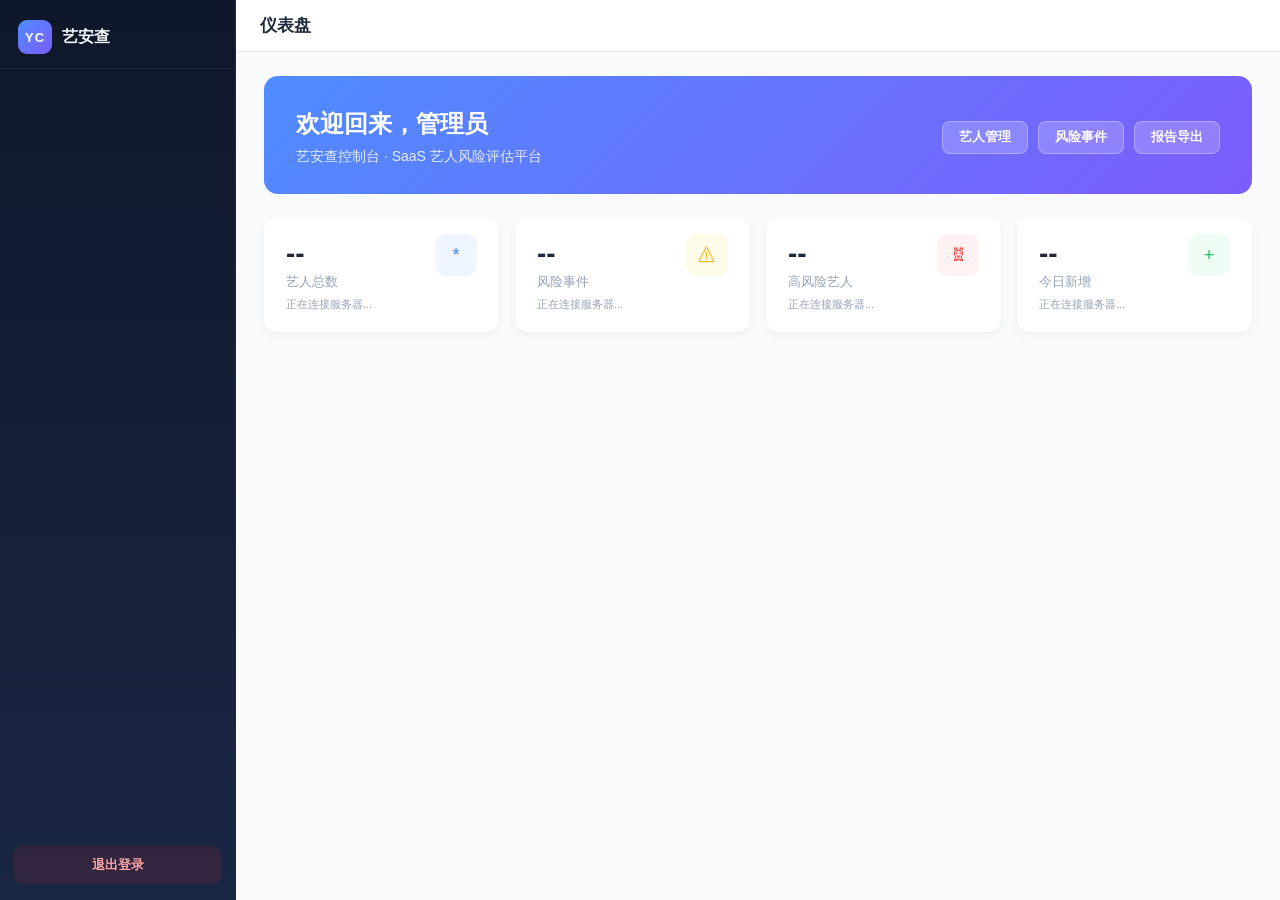
==== console/index.html @ 1e8c1c86 "V13 console: index.html - static content in HTML + JS error display" ====
<!DOCTYPE html>
<html lang="zh-CN">
<head>
<meta charset="UTF-8">
<meta name="viewport" content="width=device-width,initial-scale=1">
<title>YC Console</title>
<link rel="stylesheet" href="styles.css">
<style>
/* V13: Error display banner — always present, hidden by default */
#js-error-bar{
  display:none;position:fixed;bottom:0;left:0;right:0;
  background:#dc2626;color:#fff;padding:10px 20px;
  font-size:12.5px;font-family:monospace;z-index:99999;
  line-height:1.5;max-height:120px;overflow:auto;
}
</style>
</head>
<body>

<!-- JS Error Display — shows any uncaught error at bottom of screen -->
<div id="js-error-bar"></div>
<script>
/* Capture ALL JS errors and show them visibly */
window.onerror = function(msg, src, line, col, err) {
  var bar = document.getElementById('js-error-bar');
  if (!bar) return;
  bar.style.display = 'block';
  bar.innerHTML = '<b>JS Error:</b> ' + String(msg) +
    '<br><span style="opacity:.7">' + (src||'') + ':' + (line||'') + ':' + (col||'') +
    '</span><br><span style="opacity:.5;font-size:11px">' + String(err && err.stack ? err.stack.slice(0,300) : '') + '</span>' +
    '<div style="margin-top:6px"><button onclick="this.parentNode.style.display=\'none\'" style="background:rgba(255,255,255,.2);color:#fff;border:none;padding:3px 12px;border-radius:4px;cursor:pointer;font-size:11px">关闭</button></div>';
  return false;
};
</script>

<canvas id="bg"></canvas>

<!-- ===== LOGIN VIEW ===== -->
<div id="login-view">
  <div class="login-card">
    <div class="login-logo">YC</div>
    <div class="login-sub">艺安查控制台</div>
    <div class="field">
      <label>用户名</label>
      <div id="u" class="inp" contenteditable="true" data-ph="请输入用户名"></div>
    </div>
    <div class="field">
      <label>密码</label>
      <div id="p" class="inp pwd" contenteditable="true" data-ph="请输入密码"></div>
    </div>
    <button id="lb" type="button">登 录</button>
    <div id="le" class="err"></div>
  </div>
</div>

<!-- ===== APP VIEW (post-login) ===== -->
<div id="app-view" hidden>

  <!-- Sidebar -->
  <nav id="sidebar">
    <div class="sidebar-brand">
      <span class="brand-icon">YC</span>
      <span class="brand-text">艺安查</span>
    </div>
    <ul id="nav-list"></ul>
    <button id="logout-btn">退出登录</button>
  </nav>

  <!-- Main -->
  <main id="main">
    <header id="top-bar">
      <div class="top-left">
        <button id="menu-toggle" class="menu-btn">&#9776;</button>
        <span id="page-title">仪表盘</span>
      </div>
      <div class="top-right">
        <span id="user-info"></span>
      </div>
    </header>

    <!-- ===== V13: #content 有静态默认内容，不再依赖 JS 渲染 ===== -->
    <section id="content">

      <!-- 静态默认面板（JS 加载成功后会覆盖此内容） -->
      <div class="welcome-banner" id="default-welcome">
        <div class="welcome-text">
          <h2 id="welcome-h2">欢迎回来，管理员</h2>
          <p class="welcome-desc">艺安查控制台 · SaaS 艺人风险评估平台</p>
        </div>
        <div class="welcome-actions">
          <button class="btn btn-primary" onclick="if(window.navigate)navigate('artists')">艺人管理</button>
          <button class="btn btn-primary" onclick="if(window.navigate)navigate('events')">风险事件</button>
          <button class="btn btn-primary" onclick="if(window.navigate)navigate('reports')">报告导出</button>
        </div>
      </div>

      <div class="stat-cards" id="default-stats">
        <div class="stat-card">
          <span class="stat-icon icon-blue">*</span>
          <div class="stat-value" id="st-artists">--</div>
          <div class="stat-label">艺人总数</div>
          <div class="stat-note" id="nt-artists">正在连接服务器...</div>
        </div>
        <div class="stat-card">
          <span class="stat-icon icon-yellow">⚠</span>
          <div class="stat-value" id="st-events">--</div>
          <div class="stat-label">风险事件</div>
          <div class="stat-note" id="nt-events">正在连接服务器...</div>
        </div>
        <div class="stat-card">
          <span class="stat-icon icon-red">☠</span>
          <div class="stat-value" id="st-highrisk">--</div>
          <div class="stat-label">高风险艺人</div>
          <div class="stat-note" id="nt-highrisk">正在连接服务器...</div>
        </div>
        <div class="stat-card">
          <span class="stat-icon icon-green">+</span>
          <div class="stat-value" id="st-today">--</div>
          <div class="stat-label">今日新增</div>
          <div class="stat-note" id="nt-today">正在连接服务器...</div>
        </div>
      </div>

      <div id="dash-recent"></div>

    </section>
  </main>

  <!-- Modal -->
  <div id="modal-layer" hidden onclick="if(event.target===this)this.hidden=true" style="display:none!important">
    <div class="modal-box">
      <h3 id="modal-title"></h3>
      <div id="modal-body"></div>
      <div id="modal-foot">
        <button type="button" onclick="document.getElementById('modal-layer').hidden=true">关闭</button>
      </div>
    </div>
  </div>

  <!-- Toast -->
  <div id="toast" hidden></div>
</div>

<script src="app.js"></script>
<script>(function(){var m=document.getElementById('modal-layer');if(m){m.hidden=true;m.style.display='none';}})();
</script>
</body>
</html>
---- console/styles.css ----
/* ============================================================
   YC Console V12 — Modern Admin Panel (一次性根治版)
   Canvas background (z:0) + DOM overlay (z:1+)
   ============================================================ */

/* Reset & Base */
*,*::before,*::after{margin:0;padding:0;box-sizing:border-box}
html,body{
  width:100%;height:100%;overflow:hidden;
  font-family:-apple-system,BlinkMacSystemFont,"Segoe UI",Roboto,"Noto Sans SC","PingFang SC",sans-serif;
  font-size:14px;color:#334155;background:#f8fafc;
}

/* ---- Canvas Background (anti-autofill) ---- */
#bg{position:fixed;top:0;left:0;width:100%;height:100%;z-index:0}

/* ===== LOGIN VIEW ===== */
#login-view{
  position:fixed;top:0;left:0;width:100%;height:100%;z-index:1;
  display:flex;align-items:center;justify-content:center;
}
.login-card{
  width:380px;max-width:92vw;background:#fff;border-radius:16px;
  padding:40px 36px 32px;box-shadow:
    0 4px 6px -1px rgba(0,0,0,.05),
    0 20px 60px rgba(0,0,0,.15);
  text-align:center;animation:cardIn .4s ease-out;
}
@keyframes cardIn{from{opacity:0;transform:translateY(20px)}to{opacity:1;transform:none}}
.login-logo{
  font-size:32px;font-weight:800;letter-spacing:3px;
  background:linear-gradient(135deg,#4f8cff,#7c5cfc);
  -webkit-background-clip:text;-webkit-text-fill-color:transparent;
}
.login-sub{color:#94a3b8;font-size:13px;margin:8px 0 28px;letter-spacing:1px}
.field{text-align:left;margin-bottom:18px}
.field label{
  display:block;font-size:13px;font-weight:600;color:#475569;margin-bottom:7px;
}
.inp{
  width:100%;padding:11px 14px;border:1.5px solid #e2e8f0;border-radius:10px;
  font-size:14px;outline:none;background:#f8fafc;color:#334155;
  cursor:text;min-height:18px;transition:border-color .2s,box-shadow .2s;
}
.inp:focus{border-color:#4f8cff;background:#fff;box-shadow:0 0 0 3px rgba(79,140,255,.12)}
.inp:empty::before{content:attr(data-ph);color:#94a3b8;pointer-events:none}
.pwd{-webkit-text-security:disc;font-family:"SF Mono",Consolas,monospace;letter-spacing:2px}
#lb{
  width:100%;margin-top:24px;padding:13px;background:linear-gradient(135deg,#4f8cff,#3b78ec);
  color:#fff;border:none;border-radius:10px;font-size:15px;font-weight:700;
  letter-spacing:6px;cursor:pointer;transition:transform .15s,box-shadow .15s;
}
#lb:hover{box-shadow:0 4px 14px rgba(79,140,255,.35);transform:translateY(-1px)}
#lb:active{transform:translateY(0)}
#lb:disabled{opacity:.55;cursor:not-allowed;transform:none}
.err{color:#ef4444;font-size:13px;margin-top:14px;min-height:18px;font-weight:500}

/* ===== APP VIEW LAYOUT ===== */
#app-view{display:flex;height:100vh;z-index:1;position:relative}

/* Sidebar */
#sidebar{
  width:236px;min-width:236px;background:linear-gradient(180deg,#0f172a 0%,#1a2744 100%);
  display:flex;flex-direction:column;padding:0 0 16px;
  border-right:1px solid #1e293b;flex-shrink:0;overflow-y:auto;
  transition:transform .25s ease;
}
.sidebar-brand{
  display:flex;align-items:center;gap:10px;padding:20px 18px 14px;
  border-bottom:1px solid rgba(255,255,255,.06);
}
.brand-icon{
  width:34px;height:34px;border-radius:9px;background:linear-gradient(135deg,#4f8cff,#7c5cfc);
  display:flex;align-items:center;justify-content:center;
  font-weight:800;font-size:13px;color:#fff;letter-spacing:1px;
}
.brand-text{font-size:16px;font-weight:700;color:#f1f5f9}

/* Nav */
#nav-list{list-style:none;flex:1;padding:12px 10px 0}
#nav-list li{
  display:flex;align-items:center;gap:9px;
  padding:10px 14px;border-radius:9px;font-size:13.5px;font-weight:500;
  cursor:pointer;color:#94a3b8;margin-bottom:2px;
  transition:background .15s,color .15s;
}
#nav-list li:hover{background:rgba(255,255,255,.06);color:#e2e8f0}
#nav-list li.active{
  background:rgba(79,140,255,.15);color:#4f8cff;
  box-shadow:inset 3px 0 0 #4f8cff;
}
.nav-icon{width:18px;text-align:center;font-size:14px}

/* Logout */
#logout-btn{
  margin:12px 14px 0;padding:10px;background:rgba(220,38,38,.12);
  color:#fca5a5;border:none;border-radius:8px;font-size:13px;font-weight:600;
  cursor:pointer;transition:background .15s;
}
#logout-btn:hover{background:rgba(220,38,38,.22);color:#fecaca}

/* Main Area */
#main{flex:1;display:flex;flex-direction:column;min-width:0;background:#f8fafc;overflow:hidden}

/* Top Bar */
#top-bar{
  padding:12px 24px;background:#fff;border-bottom:1px solid #e2e8f0;
  display:flex;align-items:center;justify-content:space-between;flex-shrink:0;
  min-height:52px;
}
.top-left{display:flex;align-items:center;gap:12px}
.menu-btn{
  display:none;background:none;border:none;font-size:20px;cursor:pointer;color:#64748b;padding:4px;
}
#page-title{font-size:17px;font-weight:700;color:#1e293b}
.top-right{display:flex;align-items:center;gap:12px}
#user-info{font-size:13px;color:#64748b}

/* Content — 必须有滚动和内边距 */
#content{flex:1;padding:24px 28px;overflow-y:auto;min-height:0}

/* ===== TABLES ===== */
table{width:100%;border-collapse:collapse;font-size:13px}
th,td{padding:11px 14px;text-align:left;border-bottom:1px solid #f1f5f9;white-space:nowrap}
th{
  background:#f8fafc;color:#475569;font-weight:650;font-size:12px;
  text-transform:uppercase;letter-spacing:.5px;position:sticky;top:0;z-index:1;
}
tr:hover td{background:#f1f5f9}
tr:last-child td{border-bottom:none}

/* ===== BADGES ===== */
.badge{
  display:inline-flex;align-items:center;padding:3px 10px;border-radius:999px;
  font-size:11px;font-weight:700;line-height:1;
}
.badge-s{background:#dbeafe;color:#1d4ed8}
.badge-a{background:#dcfce7;color:#15803d}
.badge-b{background:#fef9c3;color:#a16207}
.badge-c{background:#fee2e2;color:#dc2626}

/* ===== BUTTONS ===== */
.btn{
  display:inline-flex;align-items:center;justify-content:center;
  padding:7px 16px;border:1px solid #e2e8f0;border-radius:8px;
  background:#fff;font-size:12.5px;font-weight:550;cursor:pointer;
  transition:all .15s;gap:4px;white-space:nowrap;
}
.btn:hover{border-color:#cbd5e1;background:#f8fafc}
.btn-sm{padding:5px 11px;font-size:11.5px}
.btn-primary{background:#4f8cff;color:#fff;border-color:#4f8cff}
.btn-primary:hover{background:#3b78ec;border-color:#3b78ec;color:#fff}
.btn-warn{background:#f59e0b;color:#fff;border-color:#f59e0b}
.btn-danger{background:#ef4444;color:#fff;border-color:#ef4444}

/* ===== CARDS (Dashboard) ===== */
.stat-cards{display:grid;grid-template-columns:repeat(auto-fit,minmax(200px,1fr));gap:16px;margin-bottom:24px}
.stat-card{
  background:#fff;border-radius:12px;padding:20px 22px;
  box-shadow:0 1px 3px rgba(0,0,0,.04),0 4px 12px rgba(0,0,0,.03);
  transition:transform .15s,box-shadow .15s;
}
.stat-card:hover{transform:translateY(-2px);box-shadow:0 4px 16px rgba(0,0,0,.08)}
.stat-value{font-size:28px;font-weight:800;color:#1e293b}
.stat-label{font-size:12.5px;color:#94a3b8;margin-top:4px;font-weight:550}
.stat-note{color:#94a3b8;font-size:11px;margin-top:6px;font-weight:400}
.stat-icon{
  float:right;width:42px;height:42px;border-radius:11px;
  display:flex;align-items:center;justify-content:center;
  font-size:18px;margin-top:-4px;
}
.icon-blue{background:#eff6ff;color:#3b82f6}
.icon-green{background:#f0fdf4;color:#22c55e}
.icon-yellow{background:#fefce8;color:#eab308}
.icon-red{background:#fef2f2;color:#ef4444}

/* Section headers */
.section-header{display:flex;align-items:center;justify-content:space-between;margin-bottom:16px}
.section-title{font-size:17px;font-weight:700;color:#1e293b}

/* Search bar area */
.toolbar{display:flex;gap:8px;margin-bottom:16px;flex-wrap:wrap}
.toolbar input,.toolbar select{
  padding:8px 12px;border:1.5px solid #e2e8f0;border-radius:8px;
  font-size:13px;outline:none;background:#fff;color:#334155;
}
.toolbar input:focus,.toolbar select:focus{border-color:#4f8cff;box-shadow:0 0 0 3px rgba(79,140,255,.08)}
.toolbar input{flex:1;min-width:160px}
.toolbar select{min-width:120px}

/* Empty state */
.empty-state{
  text-align:center;padding:60px 20px;color:#94a3b8;
}
.empty-state p{font-size:14px}

/* Loading spinner */
.loading{text-align:center;padding:40px 20px;color:#94a3b8}
.spinner{
  display:inline-block;width:32px;height:32px;border:3px solid #e2e8f0;
  border-top-color:#4f8cff;border-radius:50%;
  animation:spin .7s linear infinite;
}
@keyframes spin{to{transform:rotate(360deg)}}

/* ===== MODAL ===== */
#modal-layer{
  position:fixed;top:0;left:0;width:100%;height:100%;
  background:rgba(15,23,42,.5);backdrop-filter:blur(3px);
  z-index:100;display:flex;align-items:center;justify-content:center;
}
.modal-box{
  background:#fff;border-radius:14px;padding:28px;
  width:560px;max-width:92vw;max-height:82vh;overflow-y:auto;
  box-shadow:0 20px 60px rgba(0,0,0,.2);
  animation:modalIn .25s ease-out;
}
@keyframes modalIn{from{opacity:0;transform:scale(.96)}to{opacity:1;transform:none}}
.modal-box h3{
  margin-bottom:16px;font-size:17px;font-weight:700;color:#1e293b;
  padding-bottom:12px;border-bottom:1px solid #f1f5f9;
}
.modal-foot{margin-top:20px;text-align:right;display:flex;justify-content:flex-end;gap:8px}
.modal-foot button{
  padding:8px 22px;border-radius:8px;border:1.5px solid #e2e8f0;
  background:#fff;cursor:pointer;font-size:13px;font-weight:550;
  transition:all .15s;
}
.modal-foot button:hover{background:#f8fafc}

/* ===== TOAST ===== */
#toast{
  position:fixed;top:24px;right:24px;padding:12px 22px;border-radius:10px;
  font-size:13px;font-weight:600;color:#fff;z-index:200;
  box-shadow:0 4px 14px rgba(0,0,0,.15);
  animation:slideIn .3s ease-out;
}
@keyframes slideIn{from{opacity:0;transform:translateX(30px)}to{opacity:1;transform:none}}
.toast-ok{background:#22c55e}.toast-err{background:#ef4444}.toast-info{background:#4f8cff}

/* ===== INFO GRID (Artist Detail) ===== */
.info-grid{display:grid;grid-template-columns:1fr 1fr;gap:10px;margin-top:14px}
.info-item{
  background:#f8fafc;padding:12px 16px;border-radius:9px;
  border:1px solid #f1f5f9;
}
.info-label{font-size:11.5px;color:#94a3b8;font-weight:600;text-transform:uppercase;letter-spacing:.3px}
.info-val{font-size:14px;font-weight:650;color:#1e293b;margin-top:3px}

/* Report form card */
.form-card{
  background:#fff;border-radius:12px;padding:24px;
  box-shadow:0 1px 3px rgba(0,0,0,.04);max-width:520px;
}
.form-group{margin-bottom:16px}
.form-group label{
  display:block;font-size:13px;font-weight:600;color:#475569;margin-bottom:6px;
}
.form-group input,.form-group select,.form-group textarea{
  width:100%;padding:10px 14px;border:1.5px solid #e2e8f0;border-radius:8px;
  font-size:13.5px;outline:none;background:#f8fafc;color:#334155;
}
.form-group input:focus,.form-group select:focus{
  border-color:#4f8cff;box-shadow:0 0 0 3px rgba(79,140,255,.08)
}

/* ===== WELCOME BANNER (Dashboard) ===== */
.welcome-banner{
  background:linear-gradient(135deg,#4f8cff,#7c5cfc)!important;
  border-radius:14px!important;padding:32px 32px 28px!important;
  margin-bottom:24px;display:flex!important;align-items:center;justify-content:space-between;gap:24px;color:#fff!important
}
.welcome-banner h2{font-size:24px;font-weight:800;margin-bottom:8px}
.welcome-desc{font-size:14px;opacity:.85}
.welcome-actions{display:flex;gap:10px;flex-shrink:0}
.welcome-actions .btn{
  background:rgba(255,255,255,.2);color:#fff;border-color:rgba(255,255,255,.3);
  font-weight:700;
}
.welcome-actions .btn:hover{background:rgba(255,255,255,.3)}

.dash-grid{display:grid;grid-template-columns:repeat(auto-fit,minmax(200px,1fr));gap:16px;margin-bottom:24px}

/* ===== RESPONSIVE ===== */
@media(max-width:768px){
  #sidebar{position:fixed;left:0;top:0;bottom:0;z-index:50;transform:translateX(-100%)}
  #sidebar.open{transform:translateX(0)}
  #main{width:100%}
  .menu-btn{display:block}
  .stat-cards{grid-template-columns:repeat(2,1fr);gap:10px}
  .dash-grid{grid-template-columns:repeat(2,1fr);gap:10px}
  .stat-card{padding:14px 16px}
  .stat-value{font-size:22px}
  #content{padding:16px}
  table{font-size:12px}
  th,td{padding:8px 10px}
  .info-grid{grid-template-columns:1fr}
  .toolbar{flex-direction:column}
  .toolbar input,.toolbar select{width:100%}
  .welcome-banner{flex-direction:column;text-align:center;padding:24px 20px}
  .welcome-actions{width:100%;justify-content:center;flex-wrap:wrap}
}
@media(max-width:480px){
  .stat-cards{grid-template-columns:1fr}
  .dash-grid{grid-template-columns:1fr}
  .login-card{padding:28px 24px 24px}
}
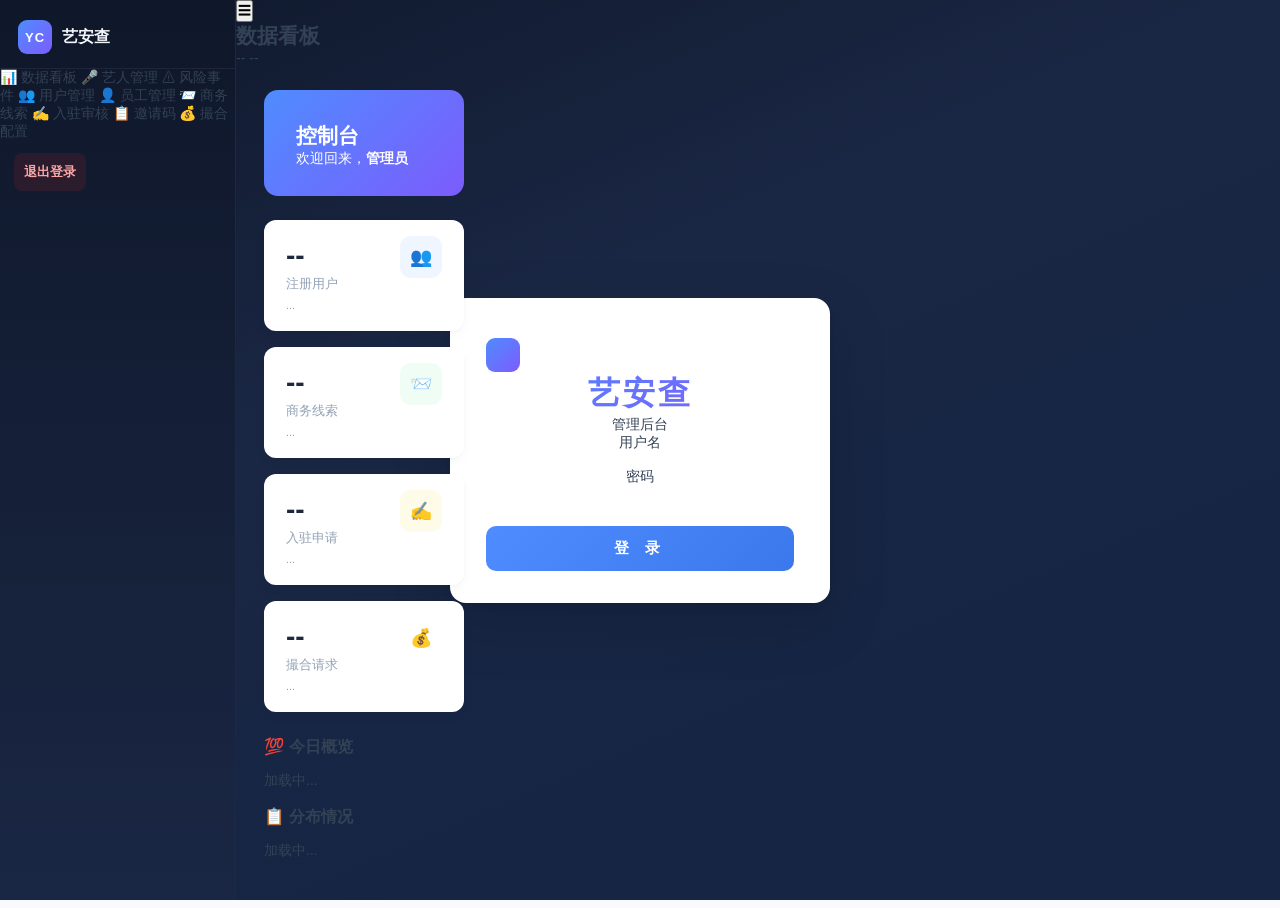
==== commit 7918c208: "V14: index.html - full route align + 9 modules + pro UX" ====
--- a/console/index.html
+++ b/console/index.html
@@ -2,143 +2,191 @@
 <html lang="zh-CN">
 <head>
 <meta charset="UTF-8">
-<meta name="viewport" content="width=device-width,initial-scale=1">
-<title>YC Console</title>
+<meta name="viewport" content="width=device-width, initial-scale=1.0">
+<title>艺安查 · 管理后台</title>
 <link rel="stylesheet" href="styles.css">
-<style>
-/* V13: Error display banner — always present, hidden by default */
-#js-error-bar{
-  display:none;position:fixed;bottom:0;left:0;right:0;
-  background:#dc2626;color:#fff;padding:10px 20px;
-  font-size:12.5px;font-family:monospace;z-index:99999;
-  line-height:1.5;max-height:120px;overflow:auto;
-}
-</style>
 </head>
 <body>
 
-<!-- JS Error Display — shows any uncaught error at bottom of screen -->
-<div id="js-error-bar"></div>
-<script>
-/* Capture ALL JS errors and show them visibly */
-window.onerror = function(msg, src, line, col, err) {
-  var bar = document.getElementById('js-error-bar');
-  if (!bar) return;
-  bar.style.display = 'block';
-  bar.innerHTML = '<b>JS Error:</b> ' + String(msg) +
-    '<br><span style="opacity:.7">' + (src||'') + ':' + (line||'') + ':' + (col||'') +
-    '</span><br><span style="opacity:.5;font-size:11px">' + String(err && err.stack ? err.stack.slice(0,300) : '') + '</span>' +
-    '<div style="margin-top:6px"><button onclick="this.parentNode.style.display=\'none\'" style="background:rgba(255,255,255,.2);color:#fff;border:none;padding:3px 12px;border-radius:4px;cursor:pointer;font-size:11px">关闭</button></div>';
-  return false;
-};
-</script>
-
+<!-- Canvas Background (kills autofill white block) -->
 <canvas id="bg"></canvas>
 
-<!-- ===== LOGIN VIEW ===== -->
+<!-- Login View -->
 <div id="login-view">
-  <div class="login-card">
-    <div class="login-logo">YC</div>
-    <div class="login-sub">艺安查控制台</div>
-    <div class="field">
-      <label>用户名</label>
-      <div id="u" class="inp" contenteditable="true" data-ph="请输入用户名"></div>
+  <div class="login-card" id="login-card">
+    <div class="login-logo"><span class="brand-icon">YC</span> 艺安查</div>
+    <p class="login-subtitle">管理后台</p>
+    <div class="login-form">
+      <div class="input-group"><label>用户名</label><div class="input-mask" id="u" contenteditable="true" autocomplete="username"></div></div>
+      <div class="input-group"><label>密码</label><div class="input-mask" id="p" contenteditable="true" autocomplete="current-password" type="password"></div></div>
+      <div class="login-err" id="le"></div>
+      <button class="btn btn-primary btn-block" id="lb">登 录</button>
     </div>
-    <div class="field">
-      <label>密码</label>
-      <div id="p" class="inp pwd" contenteditable="true" data-ph="请输入密码"></div>
-    </div>
-    <button id="lb" type="button">登 录</button>
-    <div id="le" class="err"></div>
   </div>
 </div>
 
-<!-- ===== APP VIEW (post-login) ===== -->
+<!-- App View -->
 <div id="app-view" hidden>
 
   <!-- Sidebar -->
-  <nav id="sidebar">
-    <div class="sidebar-brand">
-      <span class="brand-icon">YC</span>
-      <span class="brand-text">艺安查</span>
+  <aside class="sidebar" id="sidebar">
+    <div class="sidebar-brand"><span class="brand-icon">YC</span> <span class="brand-text">艺安查</span></div>
+    <nav class="sidebar-nav" id="sidebar-nav">
+      <a class="nav-item active" data-page="dashboard"><span class="nav-icon">&#x1F4CA;</span> 数据看板</a>
+      <a class="nav-item" data-page="artists"><span class="nav-icon">&#x1F3A4;</span> 艺人管理</a>
+      <a class="nav-item" data-page="events"><span class="nav-icon">&#x26A0;</span> 风险事件</a>
+      <a class="nav-item" data-page="users"><span class="nav-icon">&#x1F465;</span> 用户管理</a>
+      <a class="nav-item" data-page="staff"><span class="nav-icon">&#x1F464;</span> 员工管理</a>
+      <a class="nav-item" data-page="leads"><span class="nav-icon">&#x1F4E8;</span> 商务线索</a>
+      <a class="nav-item" data-page="intakes"><span class="nav-icon">&#x270D;&#xFE0F;</span> 入驻审核</a>
+      <a class="nav-item" data-page="invites"><span class="nav-icon">&#x1F4CB;</span> 邀请码</a>
+      <a class="nav-item" data-page="pricing"><span class="nav-icon">&#x1F4B0;</span> 撮合配置</a>
+    </nav>
+    <div class="sidebar-footer">
+      <button class="btn btn-ghost btn-sm" id="logout-btn">退出登录</button>
     </div>
-    <ul id="nav-list"></ul>
-    <button id="logout-btn">退出登录</button>
-  </nav>
+  </aside>
 
-  <!-- Main -->
-  <main id="main">
-    <header id="top-bar">
-      <div class="top-left">
-        <button id="menu-toggle" class="menu-btn">&#9776;</button>
-        <span id="page-title">仪表盘</span>
-      </div>
-      <div class="top-right">
-        <span id="user-info"></span>
+  <!-- Main Area -->
+  <main class="main-area">
+
+    <!-- Top Bar -->
+    <header class="topbar">
+      <button class="hamburger" id="hamburger">&#9776;</button>
+      <h2 class="topbar-title" id="topbar-title">数据看板</h2>
+      <div class="topbar-right">
+        <span class="staff-name" id="staff-name">--</span>
+        <span class="staff-role" id="staff-role">--</span>
       </div>
     </header>
 
-    <!-- ===== V13: #content 有静态默认内容，不再依赖 JS 渲染 ===== -->
+    <!-- Content Area -->
     <section id="content">
 
-      <!-- 静态默认面板（JS 加载成功后会覆盖此内容） -->
-      <div class="welcome-banner" id="default-welcome">
-        <div class="welcome-text">
-          <h2 id="welcome-h2">欢迎回来，管理员</h2>
-          <p class="welcome-desc">艺安查控制台 · SaaS 艺人风险评估平台</p>
+      <!-- ===== DASHBOARD (default page) ===== -->
+      <div id="page-dashboard" class="page">
+        <div class="welcome-banner" id="welcome-banner">
+          <div class="welcome-text"><h1>控制台</h1><p>欢迎回来，<strong id="welcome-name">管理员</strong></p></div>
+          <div class="welcome-time" id="welcome-time"></div>
         </div>
-        <div class="welcome-actions">
-          <button class="btn btn-primary" onclick="if(window.navigate)navigate('artists')">艺人管理</button>
-          <button class="btn btn-primary" onclick="if(window.navigate)navigate('events')">风险事件</button>
-          <button class="btn btn-primary" onclick="if(window.navigate)navigate('reports')">报告导出</button>
+
+        <div class="stat-cards" id="dash-cards">
+          <div class="stat-card"><span class="stat-icon icon-blue">&#x1F465;</span><div class="stat-value" id="st-users">--</div><div class="stat-label">注册用户</div><div class="stat-note" id="nt-users">...</div></div>
+          <div class="stat-card"><span class="stat-icon icon-green">&#x1F4E8;</span><div class="stat-value" id="st-leads">--</div><div class="stat-label">商务线索</div><div class="stat-note" id="nt-leads">...</div></div>
+          <div class="stat-card"><span class="stat-icon icon-yellow">&#x270D;&#xFE0F;</span><div class="stat-value" id="st-intakes">--</div><div class="stat-label">入驻申请</div><div class="stat-note" id="nt-intakes">...</div></div>
+          <div class="stat-card"><span class="stat-icon icon-purple">&#x1F4B0;</span><div class="stat-value" id="st-pricing">--</div><div class="stat-label">撮合请求</div><div class="stat-note" id="nt-pricing">...</div></div>
+        </div>
+
+        <div class="dash-grid" id="dash-grid">
+          <div class="dash-panel"><h3>&#x1F4AF; 今日概览</h3><div id="dash-today" class="info-grid"><p>加载中...</p></div></div>
+          <div class="dash-panel"><h3>&#x1F4CB; 分布情况</h3><div id="dash-dist" class="info-grid"><p>加载中...</p></div></div>
         </div>
       </div>
 
-      <div class="stat-cards" id="default-stats">
-        <div class="stat-card">
-          <span class="stat-icon icon-blue">*</span>
-          <div class="stat-value" id="st-artists">--</div>
-          <div class="stat-label">艺人总数</div>
-          <div class="stat-note" id="nt-artists">正在连接服务器...</div>
+      <!-- ===== ARTISTS ===== -->
+      <div id="page-artists" class="page" hidden>
+        <div class="toolbar">
+          <div class="search-bar"><input type="text" id="artist-search" placeholder="搜索艺人姓名..." /><button class="btn btn-primary btn-sm" id="artist-search-btn">搜索</button></div>
+          <div class="toolbar-right"><select id="artist-level" class="select-sm"><option value="">所有等级</option><option value="S">S级</option><option value="A级">A级</option><option value="B级">B级</option><option value="C级">C级</option></select></div>
         </div>
-        <div class="stat-card">
-          <span class="stat-icon icon-yellow">⚠</span>
-          <div class="stat-value" id="st-events">--</div>
-          <div class="stat-label">风险事件</div>
-          <div class="stat-note" id="nt-events">正在连接服务器...</div>
-        </div>
-        <div class="stat-card">
-          <span class="stat-icon icon-red">☠</span>
-          <div class="stat-value" id="st-highrisk">--</div>
-          <div class="stat-label">高风险艺人</div>
-          <div class="stat-note" id="nt-highrisk">正在连接服务器...</div>
-        </div>
-        <div class="stat-card">
-          <span class="stat-icon icon-green">+</span>
-          <div class="stat-value" id="st-today">--</div>
-          <div class="stat-label">今日新增</div>
-          <div class="stat-note" id="nt-today">正在连接服务器...</div>
-        </div>
+        <div class="table-container"><table class="data-table" id="artist-table"><thead><tr><th>ID</th><th>姓名</th><th>等级</th><th>风险分</th><th>经纪公司</th><th>代表作</th></tr></thead><tbody id="artist-tbody"><tr><td colspan="6" class="loading-row">正在加载艺人数据...</td></tr></tbody></table></div>
+        <div class="pagination" id="artist-pagination"></div>
       </div>
 
-      <div id="dash-recent"></div>
+      <!-- ===== EVENTS ===== -->
+      <div id="page-events" class="page" hidden>
+        <div class="toolbar">
+          <div class="search-bar"><input type="text" id="event-search" placeholder="搜索事件..." /><button class="btn btn-primary btn-sm" id="event-search-btn">搜索</button></div>
+          <div class="toolbar-right"><select id="event-level" class="select-sm"><option value="">所有级别</option><option value="S">S级</option><option value="A级">A级</option><option value="B级">B级</option><option value="C级">C级</option></select></div>
+        </div>
+        <div class="table-container"><table class="data-table" id="event-table"><thead><tr><th>ID</th><th>艺人</th><th>事件类型</th><th>风险等级</th><th>日期</th><th>摘要</th></tr></thead><tbody id="event-tbody"><tr><td colspan="6" class="loading-row">正在加载风险事件...</td></tr></tbody></table></div>
+        <div class="pagination" id="event-pagination"></div>
+      </div>
 
-    </section>
-  </main>
+      <!-- ===== USERS ===== -->
+      <div id="page-users" class="page" hidden>
+        <div class="toolbar">
+          <div class="search-bar"><input type="text" id="user-search" placeholder="手机号/昵称/公司..." /><button class="btn btn-primary btn-sm" id="user-search-btn">搜索</button></div>
+          <div class="toolbar-right">
+            <select id="user-type-filter" class="select-sm"><option value="">全部套餐</option><option value="free">免费版</option><option value="personal">个人版</option><option value="professional">专业版</option><option value="enterprise">企业版</option></select>
+            <select id="user-status-filter" class="select-sm"><option value="">全部状态</option><option value="true">启用</option><option value="false">停用</option></select>
+          </div>
+        </div>
+        <div class="table-container"><table class="data-table" id="user-table"><thead><tr><th>ID</th><th>昵称/姓名</th><th>手机号</th><th>公司</th><th>套餐</th><th>认证</th><th>状态</th><th>注册时间</th></tr></thead><tbody id="user-tbody"><tr><td colspan="8" class="loading-row">正在加载用户数据...</td></tr></tbody></table></div>
+        <div class="pagination" id="user-pagination"></div>
+      </div>
 
-  <!-- Modal -->
-  <div id="modal-layer" hidden onclick="if(event.target===this)this.hidden=true" style="display:none!important">
-    <div class="modal-box">
-      <h3 id="modal-title"></h3>
-      <div id="modal-body"></div>
-      <div id="modal-foot">
-        <button type="button" onclick="document.getElementById('modal-layer').hidden=true">关闭</button>
+      <!-- ===== STAFF ===== -->
+      <div id="page-staff" class="page" hidden>
+        <div class="toolbar">
+          <div class="search-bar"><input type="text" id="staff-search" placeholder="搜索员工..." /><button class="btn btn-primary btn-sm" id="staff-search-btn">搜索</button></div>
+        </div>
+        <div class="table-container"><table class="data-table" id="staff-table"><thead><tr><th>ID</th><th>用户名</th><th>真实姓名</th><th>角色</th><th>状态</th><th>最后登录</th></tr></thead><tbody id="staff-tbody"><tr><td colspan="6" class="loading-row">正在加载员工数据...</td></tr></tbody></table></div>
       </div>
+
+      <!-- ===== LEADS ===== -->
+      <div id="page-leads" class="page" hidden>
+        <div class="toolbar">
+          <div class="search-bar"><input type="text" id="lead-search" placeholder="搜索线索..." /><button class="btn btn-primary btn-sm" id="lead-search-btn">搜索</button></div>
+          <div class="toolbar-right"><select id="lead-status-filter" class="select-sm"><option value="">全部状态</option><option value="pending">待处理</option><option value="contacted">已联系</option><option value="converted">已转化</option><option value="rejected">已拒绝</option></select></div>
+        </div>
+        <div class="table-container"><table class="data-table" id="lead-table"><thead><tr><th>ID</th><th>公司/联系人</th><th>联系方式</th><th>需求描述</th><th>状态</th><th>负责人</th><th>创建时间</th></tr></thead><tbody id="lead-tbody"><tr><td colspan="7" class="loading-row">正在加载商务线索...</td></tr></tbody></table></div>
+        <div class="pagination" id="lead-pagination"></div>
+      </div>
+
+      <!-- ===== INTAKES ===== -->
+      <div id="page-intakes" class="page" hidden>
+        <div class="toolbar">
+          <div class="search-bar"><input type="text" id="intake-search" placeholder="搜索入驻申请..." /><button class="btn btn-primary btn-sm" id="intake-search-btn">搜索</button></div>
+          <div class="toolbar-right"><select id="intake-status-filter" class="select-sm"><option value="">全部状态</option><option value="pending_review">待审核</option><option value="approved">已通过</option><option value="rejected">已驳回</option></select></div>
+        </div>
+        <div class="table-container"><table class="data-table" id="intake-table"><thead><tr><th>ID</th><th>艺人名称</th><th>申请人</th><th>类型</th><th>状态</th><th>提交时间</th></tr></thead><tbody id="intake-tbody"><tr><td colspan="6" class="loading-row">正在加载入驻申请...</td></tr></tbody></table></div>
+        <div class="pagination" id="intake-pagination"></div>
+      </div>
+
+      <!-- ===== INVITES ===== -->
+      <div id="page-invites" class="page" hidden>
+        <div class="toolbar">
+          <button class="btn btn-primary btn-sm" id="invite-gen-btn">&#x2795; 生成邀请码</button>
+        </div>
+        <div class="stat-cords-mini" id="invite-stats"><span>总数: --</span><span>有效: --</span></div>
+        <div class="table-container"><table class="data-table" id="invite-table"><thead><tr><th>ID</th><th>邀请码</th><th>使用次数</th><th>上限</th><th>过期时间</th><th>状态</th></tr></thead><tbody id="invite-tbody"><tr><td colspan="6" class="loading-row">正在加载邀请码...</td></tr></tbody></table></div>
+      </div>
+
+      <!-- ===== PRICING ===== -->
+      <div id="page-pricing" class="page" hidden>
+        <div class="pricing-header">
+          <h3>撮合配置</h3><p>双盲定价推荐逻辑配置台</p>
+        </div>
+        <div class="form-card" id="pricing-config-card">
+          <p class="loading">正在加载配置...</p>
+        </div>
+        <h4 style="margin:20px 0 10px">撮合请求列表</h4>
+        <div class="table-container"><table class="data-table" id="pricing-table"><thead><tr><th>ID</th><th>品牌方</th><th>预算范围</th><th>行业</th><th>状态</th><th>创建时间</th></tr></thead><tbody id="pricing-tbody"><tr><td colspan="6" class="loading-row">正在加载撮合请求...</td></tr></tbody></table></div>
+      </div>
+
+    </section><!-- /#content -->
+  </main><!-- /.main-area -->
+</div><!-- /#app-view -->
+
+<!-- Modal (nuclear fix: display:none!important + inline onclick) -->
+<div id="modal-layer" hidden onclick="if(event.target===this)this.hidden=true" style="display:none!important">
+  <div class="modal-box">
+    <h3 id="modal-title"></h3>
+    <div id="modal-body"></div>
+    <div id="modal-foot">
+      <button type="button" onclick="document.getElementById('modal-layer').hidden=true">关闭</button>
     </div>
   </div>
+</div>
 
-  <!-- Toast -->
-  <div id="toast" hidden></div>
+<!-- Toast -->
+<div id="toast" hidden></div>
+
+<!-- JS Error Display Bar (V13 feature) -->
+<div id="js-error-bar" style="display:none;position:fixed;bottom:0;left:0;right:0;background:#e74c3c;color:#fff;padding:10px 16px;font-size:13px;z-index:99999;font-family:monospace;cursor:pointer;" onclick="this.style.display='none'">
+  <strong style="color:#ffeb3b">JS Error:</strong> <span id="js-error-msg"></span>
+  <span style="float:right;opacity:0.7;">&#x2715; 点击关闭</span>
 </div>
 
 <script src="app.js"></script>
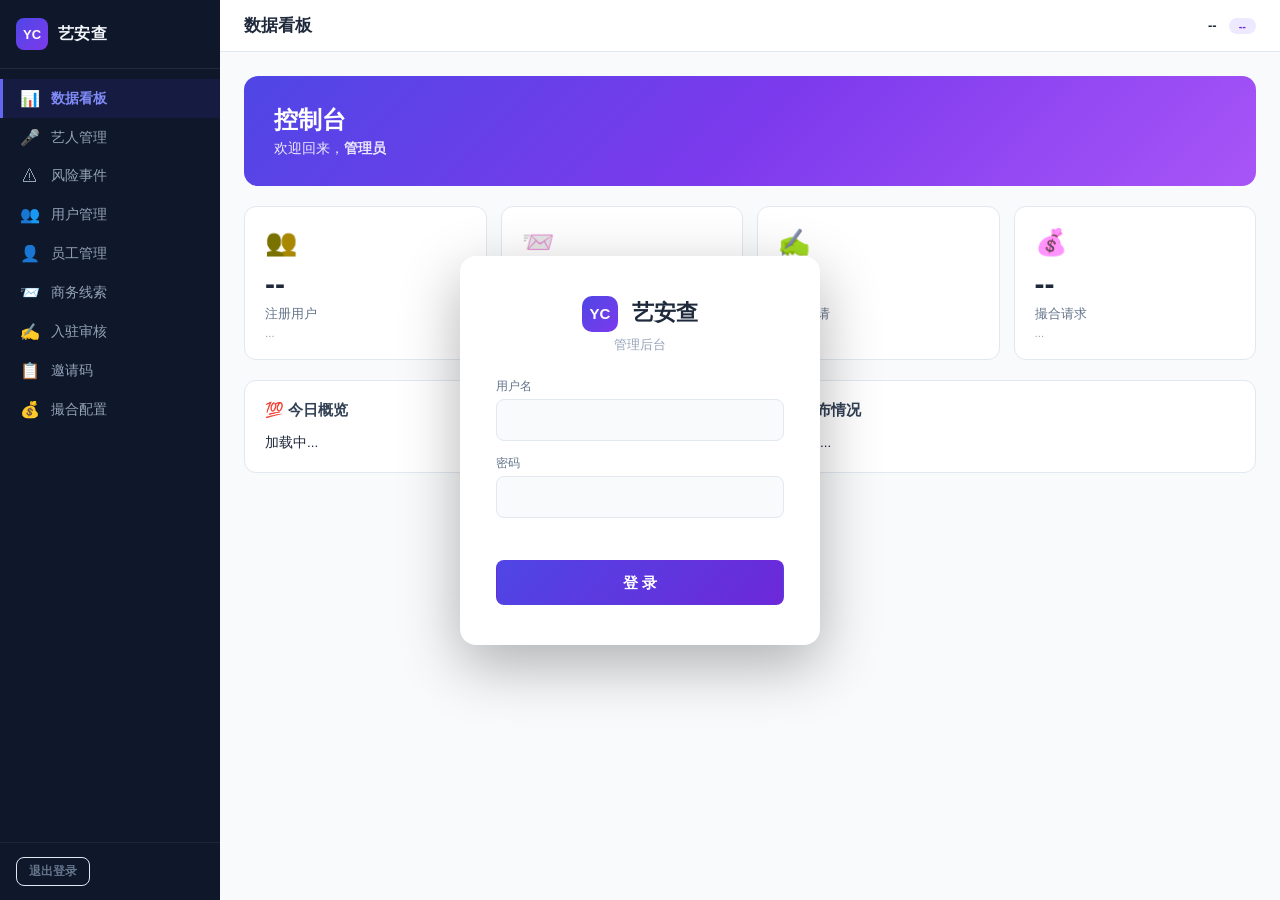
==== commit 070b3b71: "V15: index.html - full CRUD management for all 9 modules" ====
--- a/console/index.html
+++ b/console/index.html
@@ -89,7 +89,7 @@
           <div class="search-bar"><input type="text" id="artist-search" placeholder="搜索艺人姓名..." /><button class="btn btn-primary btn-sm" id="artist-search-btn">搜索</button></div>
           <div class="toolbar-right"><select id="artist-level" class="select-sm"><option value="">所有等级</option><option value="S">S级</option><option value="A级">A级</option><option value="B级">B级</option><option value="C级">C级</option></select></div>
         </div>
-        <div class="table-container"><table class="data-table" id="artist-table"><thead><tr><th>ID</th><th>姓名</th><th>等级</th><th>风险分</th><th>经纪公司</th><th>代表作</th></tr></thead><tbody id="artist-tbody"><tr><td colspan="6" class="loading-row">正在加载艺人数据...</td></tr></tbody></table></div>
+        <div class="table-container"><table class="data-table" id="artist-table"><thead><tr><th>ID</th><th>姓名</th><th>等级</th><th>风险分</th><th>经纪公司</th><th>代表作</th><th>操作</th></tr></thead><tbody id="artist-tbody"><tr><td colspan="7" class="loading-row">正在加载艺人数据...</td></tr></tbody></table></div>
         <div class="pagination" id="artist-pagination"></div>
       </div>
 
@@ -99,7 +99,7 @@
           <div class="search-bar"><input type="text" id="event-search" placeholder="搜索事件..." /><button class="btn btn-primary btn-sm" id="event-search-btn">搜索</button></div>
           <div class="toolbar-right"><select id="event-level" class="select-sm"><option value="">所有级别</option><option value="S">S级</option><option value="A级">A级</option><option value="B级">B级</option><option value="C级">C级</option></select></div>
         </div>
-        <div class="table-container"><table class="data-table" id="event-table"><thead><tr><th>ID</th><th>艺人</th><th>事件类型</th><th>风险等级</th><th>日期</th><th>摘要</th></tr></thead><tbody id="event-tbody"><tr><td colspan="6" class="loading-row">正在加载风险事件...</td></tr></tbody></table></div>
+        <div class="table-container"><table class="data-table" id="event-table"><thead><tr><th>ID</th><th>艺人</th><th>事件类型</th><th>风险等级</th><th>日期</th><th>摘要</th><th>操作</th></tr></thead><tbody id="event-tbody"><tr><td colspan="7" class="loading-row">正在加载风险事件...</td></tr></tbody></table></div>
         <div class="pagination" id="event-pagination"></div>
       </div>
 
@@ -112,7 +112,7 @@
             <select id="user-status-filter" class="select-sm"><option value="">全部状态</option><option value="true">启用</option><option value="false">停用</option></select>
           </div>
         </div>
-        <div class="table-container"><table class="data-table" id="user-table"><thead><tr><th>ID</th><th>昵称/姓名</th><th>手机号</th><th>公司</th><th>套餐</th><th>认证</th><th>状态</th><th>注册时间</th></tr></thead><tbody id="user-tbody"><tr><td colspan="8" class="loading-row">正在加载用户数据...</td></tr></tbody></table></div>
+        <div class="table-container"><table class="data-table" id="user-table"><thead><tr><th>ID</th><th>昵称/姓名</th><th>手机号</th><th>公司</th><th>套餐</th><th>认证</th><th>状态</th><th>注册时间</th><th>操作</th></tr></thead><tbody id="user-tbody"><tr><td colspan="9" class="loading-row">正在加载用户数据...</td></tr></tbody></table></div>
         <div class="pagination" id="user-pagination"></div>
       </div>
 
@@ -130,7 +130,7 @@
           <div class="search-bar"><input type="text" id="lead-search" placeholder="搜索线索..." /><button class="btn btn-primary btn-sm" id="lead-search-btn">搜索</button></div>
           <div class="toolbar-right"><select id="lead-status-filter" class="select-sm"><option value="">全部状态</option><option value="pending">待处理</option><option value="contacted">已联系</option><option value="converted">已转化</option><option value="rejected">已拒绝</option></select></div>
         </div>
-        <div class="table-container"><table class="data-table" id="lead-table"><thead><tr><th>ID</th><th>公司/联系人</th><th>联系方式</th><th>需求描述</th><th>状态</th><th>负责人</th><th>创建时间</th></tr></thead><tbody id="lead-tbody"><tr><td colspan="7" class="loading-row">正在加载商务线索...</td></tr></tbody></table></div>
+        <div class="table-container"><table class="data-table" id="lead-table"><thead><tr><th>ID</th><th>公司/联系人</th><th>联系方式</th><th>需求描述</th><th>状态</th><th>负责人</th><th>创建时间</th><th>操作</th></tr></thead><tbody id="lead-tbody"><tr><td colspan="8" class="loading-row">正在加载商务线索...</td></tr></tbody></table></div>
         <div class="pagination" id="lead-pagination"></div>
       </div>
 
@@ -140,7 +140,7 @@
           <div class="search-bar"><input type="text" id="intake-search" placeholder="搜索入驻申请..." /><button class="btn btn-primary btn-sm" id="intake-search-btn">搜索</button></div>
           <div class="toolbar-right"><select id="intake-status-filter" class="select-sm"><option value="">全部状态</option><option value="pending_review">待审核</option><option value="approved">已通过</option><option value="rejected">已驳回</option></select></div>
         </div>
-        <div class="table-container"><table class="data-table" id="intake-table"><thead><tr><th>ID</th><th>艺人名称</th><th>申请人</th><th>类型</th><th>状态</th><th>提交时间</th></tr></thead><tbody id="intake-tbody"><tr><td colspan="6" class="loading-row">正在加载入驻申请...</td></tr></tbody></table></div>
+        <div class="table-container"><table class="data-table" id="intake-table"><thead><tr><th>ID</th><th>艺人名称</th><th>申请人</th><th>类型</th><th>状态</th><th>提交时间</th><th>操作</th></tr></thead><tbody id="intake-tbody"><tr><td colspan="7" class="loading-row">正在加载入驻申请...</td></tr></tbody></table></div>
         <div class="pagination" id="intake-pagination"></div>
       </div>
 
@@ -150,7 +150,7 @@
           <button class="btn btn-primary btn-sm" id="invite-gen-btn">&#x2795; 生成邀请码</button>
         </div>
         <div class="stat-cords-mini" id="invite-stats"><span>总数: --</span><span>有效: --</span></div>
-        <div class="table-container"><table class="data-table" id="invite-table"><thead><tr><th>ID</th><th>邀请码</th><th>使用次数</th><th>上限</th><th>过期时间</th><th>状态</th></tr></thead><tbody id="invite-tbody"><tr><td colspan="6" class="loading-row">正在加载邀请码...</td></tr></tbody></table></div>
+        <div class="table-container"><table class="data-table" id="invite-table"><thead><tr><th>ID</th><th>邀请码</th><th>使用次数</th><th>上限</th><th>过期时间</th><th>状态</th><th>操作</th></tr></thead><tbody id="invite-tbody"><tr><td colspan="7" class="loading-row">正在加载邀请码...</td></tr></tbody></table></div>
       </div>
 
       <!-- ===== PRICING ===== -->
--- a/console/styles.css
+++ b/console/styles.css
@@ -1,307 +1,312 @@
 /* ============================================================
-   YC Console V12 — Modern Admin Panel (一次性根治版)
-   Canvas background (z:0) + DOM overlay (z:1+)
+   YC Console V14 Styles — Professional Admin Dashboard
    ============================================================ */
 
-/* Reset & Base */
-*,*::before,*::after{margin:0;padding:0;box-sizing:border-box}
-html,body{
-  width:100%;height:100%;overflow:hidden;
-  font-family:-apple-system,BlinkMacSystemFont,"Segoe UI",Roboto,"Noto Sans SC","PingFang SC",sans-serif;
-  font-size:14px;color:#334155;background:#f8fafc;
-}
-
-/* ---- Canvas Background (anti-autofill) ---- */
-#bg{position:fixed;top:0;left:0;width:100%;height:100%;z-index:0}
+/* ===== RESET & BASE ===== */
+*, *::before, *::after { box-sizing: border-box; margin: 0; padding: 0; }
+html { font-size: 14px; }
+body {
+  font-family: -apple-system, BlinkMacSystemFont, "Segoe UI", Roboto, "PingFang SC", "Microsoft YaHei", sans-serif;
+  background: #0f172a; color: #1e293b; overflow: hidden;
+  height: 100vh;
+}
+
+/* ===== CANVAS BG ===== */
+#bg { position: fixed; inset: 0; z-index: 0; display: block; }
 
 /* ===== LOGIN VIEW ===== */
-#login-view{
-  position:fixed;top:0;left:0;width:100%;height:100%;z-index:1;
-  display:flex;align-items:center;justify-content:center;
-}
-.login-card{
-  width:380px;max-width:92vw;background:#fff;border-radius:16px;
-  padding:40px 36px 32px;box-shadow:
-    0 4px 6px -1px rgba(0,0,0,.05),
-    0 20px 60px rgba(0,0,0,.15);
-  text-align:center;animation:cardIn .4s ease-out;
-}
-@keyframes cardIn{from{opacity:0;transform:translateY(20px)}to{opacity:1;transform:none}}
-.login-logo{
-  font-size:32px;font-weight:800;letter-spacing:3px;
-  background:linear-gradient(135deg,#4f8cff,#7c5cfc);
-  -webkit-background-clip:text;-webkit-text-fill-color:transparent;
-}
-.login-sub{color:#94a3b8;font-size:13px;margin:8px 0 28px;letter-spacing:1px}
-.field{text-align:left;margin-bottom:18px}
-.field label{
-  display:block;font-size:13px;font-weight:600;color:#475569;margin-bottom:7px;
-}
-.inp{
-  width:100%;padding:11px 14px;border:1.5px solid #e2e8f0;border-radius:10px;
-  font-size:14px;outline:none;background:#f8fafc;color:#334155;
-  cursor:text;min-height:18px;transition:border-color .2s,box-shadow .2s;
-}
-.inp:focus{border-color:#4f8cff;background:#fff;box-shadow:0 0 0 3px rgba(79,140,255,.12)}
-.inp:empty::before{content:attr(data-ph);color:#94a3b8;pointer-events:none}
-.pwd{-webkit-text-security:disc;font-family:"SF Mono",Consolas,monospace;letter-spacing:2px}
-#lb{
-  width:100%;margin-top:24px;padding:13px;background:linear-gradient(135deg,#4f8cff,#3b78ec);
-  color:#fff;border:none;border-radius:10px;font-size:15px;font-weight:700;
-  letter-spacing:6px;cursor:pointer;transition:transform .15s,box-shadow .15s;
-}
-#lb:hover{box-shadow:0 4px 14px rgba(79,140,255,.35);transform:translateY(-1px)}
-#lb:active{transform:translateY(0)}
-#lb:disabled{opacity:.55;cursor:not-allowed;transform:none}
-.err{color:#ef4444;font-size:13px;margin-top:14px;min-height:18px;font-weight:500}
-
-/* ===== APP VIEW LAYOUT ===== */
-#app-view{display:flex;height:100vh;z-index:1;position:relative}
-
-/* Sidebar */
-#sidebar{
-  width:236px;min-width:236px;background:linear-gradient(180deg,#0f172a 0%,#1a2744 100%);
-  display:flex;flex-direction:column;padding:0 0 16px;
-  border-right:1px solid #1e293b;flex-shrink:0;overflow-y:auto;
-  transition:transform .25s ease;
-}
-.sidebar-brand{
-  display:flex;align-items:center;gap:10px;padding:20px 18px 14px;
-  border-bottom:1px solid rgba(255,255,255,.06);
-}
-.brand-icon{
-  width:34px;height:34px;border-radius:9px;background:linear-gradient(135deg,#4f8cff,#7c5cfc);
-  display:flex;align-items:center;justify-content:center;
-  font-weight:800;font-size:13px;color:#fff;letter-spacing:1px;
-}
-.brand-text{font-size:16px;font-weight:700;color:#f1f5f9}
-
-/* Nav */
-#nav-list{list-style:none;flex:1;padding:12px 10px 0}
-#nav-list li{
-  display:flex;align-items:center;gap:9px;
-  padding:10px 14px;border-radius:9px;font-size:13.5px;font-weight:500;
-  cursor:pointer;color:#94a3b8;margin-bottom:2px;
-  transition:background .15s,color .15s;
-}
-#nav-list li:hover{background:rgba(255,255,255,.06);color:#e2e8f0}
-#nav-list li.active{
-  background:rgba(79,140,255,.15);color:#4f8cff;
-  box-shadow:inset 3px 0 0 #4f8cff;
-}
-.nav-icon{width:18px;text-align:center;font-size:14px}
-
-/* Logout */
-#logout-btn{
-  margin:12px 14px 0;padding:10px;background:rgba(220,38,38,.12);
-  color:#fca5a5;border:none;border-radius:8px;font-size:13px;font-weight:600;
-  cursor:pointer;transition:background .15s;
-}
-#logout-btn:hover{background:rgba(220,38,38,.22);color:#fecaca}
-
-/* Main Area */
-#main{flex:1;display:flex;flex-direction:column;min-width:0;background:#f8fafc;overflow:hidden}
-
-/* Top Bar */
-#top-bar{
-  padding:12px 24px;background:#fff;border-bottom:1px solid #e2e8f0;
-  display:flex;align-items:center;justify-content:space-between;flex-shrink:0;
-  min-height:52px;
-}
-.top-left{display:flex;align-items:center;gap:12px}
-.menu-btn{
-  display:none;background:none;border:none;font-size:20px;cursor:pointer;color:#64748b;padding:4px;
-}
-#page-title{font-size:17px;font-weight:700;color:#1e293b}
-.top-right{display:flex;align-items:center;gap:12px}
-#user-info{font-size:13px;color:#64748b}
-
-/* Content — 必须有滚动和内边距 */
-#content{flex:1;padding:24px 28px;overflow-y:auto;min-height:0}
-
-/* ===== TABLES ===== */
-table{width:100%;border-collapse:collapse;font-size:13px}
-th,td{padding:11px 14px;text-align:left;border-bottom:1px solid #f1f5f9;white-space:nowrap}
-th{
-  background:#f8fafc;color:#475569;font-weight:650;font-size:12px;
-  text-transform:uppercase;letter-spacing:.5px;position:sticky;top:0;z-index:1;
-}
-tr:hover td{background:#f1f5f9}
-tr:last-child td{border-bottom:none}
+#login-view {
+  position: fixed; inset: 0; z-index: 10;
+  display: flex; align-items: center; justify-content: center;
+}
+/* Triple-defense hide — must override everything */
+.login-hidden {
+  display: none !important;
+  visibility: hidden !important;
+  pointer-events: none !important;
+  opacity: 0 !important;
+}
+.login-card {
+  background: #fff; border-radius: 16px;
+  padding: 40px 36px; width: 360px; max-width: 90vw;
+  box-shadow: 0 20px 60px rgba(0,0,0,.3);
+  animation: cardIn .4s ease-out;
+}
+@keyframes cardIn { from { opacity:0; transform:translateY(20px); } to { opacity:1; transform:none; } }
+.login-logo { text-align: center; margin-bottom: 4px; font-size: 22px; font-weight: 700; color: #1e293b; }
+.login-logo .brand-icon {
+  display: inline-block; width: 36px; height: 36px; line-height: 36px; text-align: center;
+  background: linear-gradient(135deg,#4f46e5,#7c3aed); color: #fff;
+  border-radius: 10px; font-size: 15px; font-weight: 800; margin-right: 8px; vertical-align: middle;
+}
+.login-subtitle { text-align: center; color: #94a3b8; font-size: 13px; margin-bottom: 24px; }
+.input-group { margin-bottom: 14px; }
+.input-group label { display: block; font-size: 12px; color: #64748b; margin-bottom: 4px; font-weight: 500; }
+.input-mask {
+  background: #f8fafc; border: 1.5px solid #e2e8f0; border-radius: 8px;
+  padding: 9px 12px; min-height: 42px; outline: none; transition: border-color .2s;
+  cursor: text; font-size: 14px; color: #1e293b;
+}
+.input-mask:focus { border-color: #4f46e5; box-shadow: 0 0 0 3px rgba(79,70,229,.1); }
+.login-err { color: #e74c3c; font-size: 12px; min-height: 18px; margin-bottom: 10px; }
+
+/* ===== BUTTONS ===== */
+.btn {
+  display: inline-flex; align-items: center; justify-content: center;
+  padding: 8px 18px; border-radius: 8px; border: 1.5px solid transparent;
+  font-size: 13px; font-weight: 600; cursor: pointer; transition: all .15s;
+  gap: 6px; white-space: nowrap; text-decoration: none; line-height: 1.4;
+}
+.btn-primary { background: linear-gradient(135deg,#4f46e5,#6d28d9); color: #fff; border-color: transparent; }
+.btn-primary:hover:not(:disabled) { box-shadow: 0 4px 12px rgba(79,70,229,.35); transform: translateY(-1px); }
+.btn-primary:disabled { opacity: .55; cursor: not-allowed; }
+.btn-ghost { background: transparent; color: #64748b; border-color: #e2e8f0; }
+.btn-ghost:hover { background: #f1f5f9; color: #334155; }
+.btn-sm { padding: 5px 12px; font-size: 12px; }
+.btn-block { width: 100%; padding: 11px; font-size: 15px; }
+
+/* ===== APP LAYOUT ===== */
+#app-view {
+  position: relative; z-index: 1; display: flex;
+  height: 100vh; background: #f8fafc;
+}
+
+/* ===== SIDEBAR ===== */
+.sidebar {
+  width: 220px; background: #0f172a; color: #cbd5e1;
+  display: flex; flex-direction: column;
+  flex-shrink: 0; transition: transform .25s;
+}
+.sidebar-brand {
+  display: flex; align-items: center; padding: 18px 16px; gap: 10px;
+  border-bottom: 1px solid rgba(255,255,255,.08);
+}
+.sidebar-brand .brand-icon {
+  display: flex; align-items: center; justify-content: center;
+  width: 32px; height: 32px; background: linear-gradient(135deg,#4f46e5,#7c3aed);
+  border-radius: 8px; color: #fff; font-size: 13px; font-weight: 800; flex-shrink: 0;
+}
+.brand-text { font-size: 16px; font-weight: 700; color: #f1f5f9; letter-spacing: .3px; }
+.sidebar-nav { flex: 1; padding: 10px 0; overflow-y: auto; }
+.nav-item {
+  display: flex; align-items: center; gap: 10px; padding: 10px 16px;
+  color: #94a3b8; text-decoration: none; font-size: 13.5px;
+  transition: all .15s; border-left: 3px solid transparent;
+  cursor: pointer;
+}
+.nav-item:hover { background: rgba(255,255,255,.05); color: #e2e8f0; }
+.nav-item.active {
+  background: rgba(79,70,229,.12); color: #818cf8;
+  border-left-color: #6366f1; font-weight: 600;
+}
+.nav-icon { font-size: 16px; width: 22px; text-align: center; flex-shrink: 0; }
+.sidebar-footer { padding: 14px 16px; border-top: 1px solid rgba(255,255,255,.06); }
+
+/* ===== MAIN AREA ===== */
+.main-area { flex: 1; display: flex; flex-direction: column; overflow: hidden; min-width: 0; }
+
+/* ===== TOPBAR ===== */
+.topbar {
+  display: flex; align-items: center; gap: 12px; padding: 14px 24px;
+  background: #fff; border-bottom: 1px solid #e2e8f0;
+  flex-shrink: 0; z-index: 5;
+}
+.hamburger { display: none; background: none; border: none; font-size: 20px; cursor: pointer; color: #64748b; padding: 4px; }
+.topbar-title { font-size: 17px; font-weight: 700; color: #1e293b; flex: 1; }
+.topbar-right { display: flex; align-items: center; gap: 12px; font-size: 13px; }
+.staff-name { font-weight: 600; color: #1e293b; }
+.staff-role {
+  background: #ede9fe; color: #6d28d9; padding: 2px 10px; border-radius: 999px; font-size: 11px; font-weight: 600;
+}
+
+/* ===== CONTENT AREA ===== */
+#content { flex: 1; overflow-y: auto; padding: 24px; }
+
+/* ===== PAGES ===== */
+.page { max-width: 1200px; animation: fadeIn .25s ease-out; }
+@keyframes fadeIn { from { opacity:0; } to { opacity:1; } }
+
+/* ===== WELCOME BANNER ===== */
+.welcome-banner {
+  display: flex; justify-content: space-between; align-items: center;
+  background: linear-gradient(135deg, #4f46e5, #7c3aed, #a855f7);
+  color: #fff; border-radius: 14px; padding: 28px 30px; margin-bottom: 20px;
+}
+.welcome-text h1 { font-size: 24px; font-weight: 800; margin-bottom: 4px; }
+.welcome-text p { font-size: 14px; opacity: .88; }
+.welcome-time { font-size: 13px; opacity: .75; text-align: right; }
+
+/* ===== STAT CARDS ===== */
+.stat-cards { display: grid; grid-template-columns: repeat(auto-fit,minmax(200px,1fr)); gap: 14px; margin-bottom: 20px; }
+.stat-card {
+  background: #fff; border-radius: 12px; padding: 20px;
+  border: 1px solid #e2e8f0; transition: box-shadow .15s;
+}
+.stat-card:hover { box-shadow: 0 4px 16px rgba(0,0,0,.07); }
+.stat-icon { font-size: 26px; display: block; margin-bottom: 8px; }
+.icon-blue { filter: hue-rotate(210deg); }
+.icon-green { filter: hue-rotate(100deg) brightness(.9); }
+.icon-yellow { filter: hue-rotate(30deg) brightness(.95); }
+.icon-purple { filter: hue-rotate(270deg); }
+.stat-value { font-size: 30px; font-weight: 800; color: #1e293b; line-height: 1.2; }
+.stat-label { font-size: 12.5px; color: #64748b; margin-top: 4px; font-weight: 500; }
+.stat-note { font-size: 11.5px; color: #94a3b8; margin-top: 4px; }
+
+/* ===== DASHBOARD GRID ===== */
+.dash-grid { display: grid; grid-template-columns: 1fr 1fr; gap: 14px; }
+.dash-panel { background: #fff; border-radius: 12px; padding: 20px; border: 1px solid #e2e8f0; }
+.dash-panel h3 { font-size: 15px; margin-bottom: 14px; color: #334155; }
+.info-grid { font-size: 13.5px; }
+.info-row { display: flex; justify-content: space-between; padding: 6px 0; border-bottom: 1px dashed #f1f5f9; }
+.info-row:last-child { border-bottom: none; }
+.tag-group { display: flex; flex-wrap: wrap; gap: 6px; margin-top: 8px; }
+.tag {
+  display: inline-flex; align-items: center; gap: 4px;
+  background: #f1f5f9; padding: 4px 10px; border-radius: 6px;
+  font-size: 12px; color: #475569;
+}
+
+/* ===== TOOLBAR ===== */
+.toolbar { display: flex; align-items: center; gap: 10px; margin-bottom: 14px; flex-wrap: wrap; }
+.search-bar { display: flex; flex: 1; min-width: 180px; max-width: 400px; }
+.search-bar input {
+  flex: 1; padding: 8px 12px; border: 1.5px solid #e2e8f0; border-radius: 8px 0 0 8px;
+  font-size: 13px; outline: none; min-width: 0;
+}
+.search-bar input:focus { border-color: #4f46e5; }
+.search-bar button { border-radius: 0 8px 8px 0; margin-left: -1px; }
+.toolbar-right { display: flex; gap: 8px; }
+.select-sm {
+  padding: 7px 10px; border: 1.5px solid #e2e8f0; border-radius: 8px;
+  font-size: 12.5px; color: #475569; background: #fff; outline: none; cursor: pointer;
+}
+
+/* ===== DATA TABLE ===== */
+.table-container {
+  background: #fff; border-radius: 12px; border: 1px solid #e2e8f0;
+  overflow-x: auto; /* Horizontal scroll on mobile */
+}
+.data-table { width: 100%; border-collapse: collapse; font-size: 13px; }
+.data-table th {
+  background: #f8fafc; padding: 10px 14px; text-align: left; font-weight: 600;
+  color: #475569; border-bottom: 2px solid #e2e8f0; font-size: 12px; text-transform: uppercase; letter-spacing: .3px;
+  white-space: nowrap;
+}
+.data-table td {
+  padding: 10px 14px; border-bottom: 1px solid #f1f5f9; color: #334155; vertical-align: middle;
+}
+.data-table tr:hover td { background: #fafbfc; }
+.data-table tr:last-child td { border-bottom: none; }
+
+.cell-truncate { max-width: 200px; overflow: hidden; text-overflow: ellipsis; white-space: nowrap; }
+
+/* Table special rows */
+.loading-row, .empty-row, .error-row {
+  text-align: center !important; padding: 40px 16px !important; color: #94a3b8 !important; font-size: 13.5px !important;
+  background: #fafbfc !important;
+}
+.error-row { color: #e74c3c !important; }
 
 /* ===== BADGES ===== */
-.badge{
-  display:inline-flex;align-items:center;padding:3px 10px;border-radius:999px;
-  font-size:11px;font-weight:700;line-height:1;
-}
-.badge-s{background:#dbeafe;color:#1d4ed8}
-.badge-a{background:#dcfce7;color:#15803d}
-.badge-b{background:#fef9c3;color:#a16207}
-.badge-c{background:#fee2e2;color:#dc2626}
-
-/* ===== BUTTONS ===== */
-.btn{
-  display:inline-flex;align-items:center;justify-content:center;
-  padding:7px 16px;border:1px solid #e2e8f0;border-radius:8px;
-  background:#fff;font-size:12.5px;font-weight:550;cursor:pointer;
-  transition:all .15s;gap:4px;white-space:nowrap;
-}
-.btn:hover{border-color:#cbd5e1;background:#f8fafc}
-.btn-sm{padding:5px 11px;font-size:11.5px}
-.btn-primary{background:#4f8cff;color:#fff;border-color:#4f8cff}
-.btn-primary:hover{background:#3b78ec;border-color:#3b78ec;color:#fff}
-.btn-warn{background:#f59e0b;color:#fff;border-color:#f59e0b}
-.btn-danger{background:#ef4444;color:#fff;border-color:#ef4444}
-
-/* ===== CARDS (Dashboard) ===== */
-.stat-cards{display:grid;grid-template-columns:repeat(auto-fit,minmax(200px,1fr));gap:16px;margin-bottom:24px}
-.stat-card{
-  background:#fff;border-radius:12px;padding:20px 22px;
-  box-shadow:0 1px 3px rgba(0,0,0,.04),0 4px 12px rgba(0,0,0,.03);
-  transition:transform .15s,box-shadow .15s;
-}
-.stat-card:hover{transform:translateY(-2px);box-shadow:0 4px 16px rgba(0,0,0,.08)}
-.stat-value{font-size:28px;font-weight:800;color:#1e293b}
-.stat-label{font-size:12.5px;color:#94a3b8;margin-top:4px;font-weight:550}
-.stat-note{color:#94a3b8;font-size:11px;margin-top:6px;font-weight:400}
-.stat-icon{
-  float:right;width:42px;height:42px;border-radius:11px;
-  display:flex;align-items:center;justify-content:center;
-  font-size:18px;margin-top:-4px;
-}
-.icon-blue{background:#eff6ff;color:#3b82f6}
-.icon-green{background:#f0fdf4;color:#22c55e}
-.icon-yellow{background:#fefce8;color:#eab308}
-.icon-red{background:#fef2f2;color:#ef4444}
-
-/* Section headers */
-.section-header{display:flex;align-items:center;justify-content:space-between;margin-bottom:16px}
-.section-title{font-size:17px;font-weight:700;color:#1e293b}
-
-/* Search bar area */
-.toolbar{display:flex;gap:8px;margin-bottom:16px;flex-wrap:wrap}
-.toolbar input,.toolbar select{
-  padding:8px 12px;border:1.5px solid #e2e8f0;border-radius:8px;
-  font-size:13px;outline:none;background:#fff;color:#334155;
-}
-.toolbar input:focus,.toolbar select:focus{border-color:#4f8cff;box-shadow:0 0 0 3px rgba(79,140,255,.08)}
-.toolbar input{flex:1;min-width:160px}
-.toolbar select{min-width:120px}
-
-/* Empty state */
-.empty-state{
-  text-align:center;padding:60px 20px;color:#94a3b8;
-}
-.empty-state p{font-size:14px}
-
-/* Loading spinner */
-.loading{text-align:center;padding:40px 20px;color:#94a3b8}
-.spinner{
-  display:inline-block;width:32px;height:32px;border:3px solid #e2e8f0;
-  border-top-color:#4f8cff;border-radius:50%;
-  animation:spin .7s linear infinite;
-}
-@keyframes spin{to{transform:rotate(360deg)}}
+.badge {
+  display: inline-block; padding: 2px 8px; border-radius: 99px;
+  font-size: 11.5px; font-weight: 700; white-space: nowrap;
+}
+.badge-S, .badge-s { background:#fef3c7;color:#92400e; }
+.badge-A级, .badge-a { background:#dbeafe;color:#1e40af; }
+.badge-B级, .badge-b { background:#fef9c3;color:#854d0e; }
+.badge-C级, .badge-c { background:#f1f5f9;color:#64748b; }
+.badge-blue { background:#dbeafe;color:#2563eb; }
+.badge-green { background:#dcfce7;color:#16a34a; }
+.badge-red { background:#fee2e2;color:#dc2626; }
+.badge-purple { background:#ede9fe;color:#7c3aed; }
+.badge-grey { background:#f1f5f9;color:#94a3b8; }
+
+.status-pending, .status-pending_review { background:#fef3c7;color:#92400e; }
+.status-contacted { background:#dbeafe;color:#2563eb; }
+.status-converted { background:#dcfce7;color:#16a34a; }
+.status-rejected { background:#fee2e2;color:#dc2626; }
+.status-open { background:#ede9fe;color:#7c3aed; }
+.status-matched { background:#cffafe;color:#0d9488; }
+.status-closed { background:#f1f5f9;color:#94a3b8; }
+
+/* ===== PAGINATION ===== */
+.pagination { margin-top: 14px; }
+.pagination-inner {
+  display: flex; align-items: center; justify-content: center; gap: 12px;
+  padding: 10px; background: #fff; border-radius: 10px; border: 1px solid #e2e8f0;
+}
+.page-info { font-size: 12.5px; color: #64748b; }
+
+/* ===== PRICING CONFIG ===== */
+.pricing-header { margin-bottom: 16px; }
+.pricing-header h3 { font-size: 18px; color: #1e293b; }
+.pricing-header p { color: #64748b; font-size: 13px; margin-top: 2px; }
+.form-card {
+  background: #fff; border-radius: 12px; padding: 20px;
+  border: 1px solid #e2e8f0; margin-bottom: 20px;
+}
+.form-row { display: flex; align-items: center; gap: 12px; margin-bottom: 10px; }
+.form-row label { min-width: 140px; font-size: 13px; color: #475569; font-weight: 500; }
+.form-row input[type="number"], .form-row input[type="text"] {
+  flex: 1; padding: 7px 10px; border: 1.5px solid #e2e8f0; border-radius: 6px;
+  font-size: 13px; outline: none;
+}
+.form-row input:focus { border-color: #4f46e5; }
+
+/* ===== INVITE STATS ===== */
+.stat-cords-mini {
+  display: flex; gap: 16px; margin-bottom: 14px; font-size: 13px; color: #475569;
+}
 
 /* ===== MODAL ===== */
-#modal-layer{
-  position:fixed;top:0;left:0;width:100%;height:100%;
-  background:rgba(15,23,42,.5);backdrop-filter:blur(3px);
-  z-index:100;display:flex;align-items:center;justify-content:center;
-}
-.modal-box{
-  background:#fff;border-radius:14px;padding:28px;
-  width:560px;max-width:92vw;max-height:82vh;overflow-y:auto;
-  box-shadow:0 20px 60px rgba(0,0,0,.2);
-  animation:modalIn .25s ease-out;
-}
-@keyframes modalIn{from{opacity:0;transform:scale(.96)}to{opacity:1;transform:none}}
-.modal-box h3{
-  margin-bottom:16px;font-size:17px;font-weight:700;color:#1e293b;
-  padding-bottom:12px;border-bottom:1px solid #f1f5f9;
-}
-.modal-foot{margin-top:20px;text-align:right;display:flex;justify-content:flex-end;gap:8px}
-.modal-foot button{
-  padding:8px 22px;border-radius:8px;border:1.5px solid #e2e8f0;
-  background:#fff;cursor:pointer;font-size:13px;font-weight:550;
-  transition:all .15s;
-}
-.modal-foot button:hover{background:#f8fafc}
+#modal-layer {
+  position: fixed; inset: 0; background: rgba(0,0,0,.45);
+  z-index: 100; display: flex; align-items: center; justify-content: center;
+}
+.modal-box {
+  background: #fff; border-radius: 16px; padding: 28px;
+  width: 90%; max-width: 480px; box-shadow: 0 20px 60px rgba(0,0,0,.2);
+  animation: modalIn .25s ease-out;
+}
+@keyframes modalIn { from { opacity:0; transform:scale(.96); } to { opacity:1; transform:none; } }
+.modal-box h3 { font-size: 17px; margin-bottom: 14px; color: #1e293b; }
+.modal-box p { font-size: 13.5px; color: #64748b; line-height: 1.6; margin-bottom: 16px; }
+#modal-foot { display: flex; gap: 8px; justify-content: flex-end; margin-top: 18px; }
 
 /* ===== TOAST ===== */
-#toast{
-  position:fixed;top:24px;right:24px;padding:12px 22px;border-radius:10px;
-  font-size:13px;font-weight:600;color:#fff;z-index:200;
-  box-shadow:0 4px 14px rgba(0,0,0,.15);
-  animation:slideIn .3s ease-out;
-}
-@keyframes slideIn{from{opacity:0;transform:translateX(30px)}to{opacity:1;transform:none}}
-.toast-ok{background:#22c55e}.toast-err{background:#ef4444}.toast-info{background:#4f8cff}
-
-/* ===== INFO GRID (Artist Detail) ===== */
-.info-grid{display:grid;grid-template-columns:1fr 1fr;gap:10px;margin-top:14px}
-.info-item{
-  background:#f8fafc;padding:12px 16px;border-radius:9px;
-  border:1px solid #f1f5f9;
-}
-.info-label{font-size:11.5px;color:#94a3b8;font-weight:600;text-transform:uppercase;letter-spacing:.3px}
-.info-val{font-size:14px;font-weight:650;color:#1e293b;margin-top:3px}
-
-/* Report form card */
-.form-card{
-  background:#fff;border-radius:12px;padding:24px;
-  box-shadow:0 1px 3px rgba(0,0,0,.04);max-width:520px;
-}
-.form-group{margin-bottom:16px}
-.form-group label{
-  display:block;font-size:13px;font-weight:600;color:#475569;margin-bottom:6px;
-}
-.form-group input,.form-group select,.form-group textarea{
-  width:100%;padding:10px 14px;border:1.5px solid #e2e8f0;border-radius:8px;
-  font-size:13.5px;outline:none;background:#f8fafc;color:#334155;
-}
-.form-group input:focus,.form-group select:focus{
-  border-color:#4f8cff;box-shadow:0 0 0 3px rgba(79,140,255,.08)
-}
-
-/* ===== WELCOME BANNER (Dashboard) ===== */
-.welcome-banner{
-  background:linear-gradient(135deg,#4f8cff,#7c5cfc)!important;
-  border-radius:14px!important;padding:32px 32px 28px!important;
-  margin-bottom:24px;display:flex!important;align-items:center;justify-content:space-between;gap:24px;color:#fff!important
-}
-.welcome-banner h2{font-size:24px;font-weight:800;margin-bottom:8px}
-.welcome-desc{font-size:14px;opacity:.85}
-.welcome-actions{display:flex;gap:10px;flex-shrink:0}
-.welcome-actions .btn{
-  background:rgba(255,255,255,.2);color:#fff;border-color:rgba(255,255,255,.3);
-  font-weight:700;
-}
-.welcome-actions .btn:hover{background:rgba(255,255,255,.3)}
-
-.dash-grid{display:grid;grid-template-columns:repeat(auto-fit,minmax(200px,1fr));gap:16px;margin-bottom:24px}
-
-/* ===== RESPONSIVE ===== */
-@media(max-width:768px){
-  #sidebar{position:fixed;left:0;top:0;bottom:0;z-index:50;transform:translateX(-100%)}
-  #sidebar.open{transform:translateX(0)}
-  #main{width:100%}
-  .menu-btn{display:block}
-  .stat-cards{grid-template-columns:repeat(2,1fr);gap:10px}
-  .dash-grid{grid-template-columns:repeat(2,1fr);gap:10px}
-  .stat-card{padding:14px 16px}
-  .stat-value{font-size:22px}
-  #content{padding:16px}
-  table{font-size:12px}
-  th,td{padding:8px 10px}
-  .info-grid{grid-template-columns:1fr}
-  .toolbar{flex-direction:column}
-  .toolbar input,.toolbar select{width:100%}
-  .welcome-banner{flex-direction:column;text-align:center;padding:24px 20px}
-  .welcome-actions{width:100%;justify-content:center;flex-wrap:wrap}
-}
-@media(max-width:480px){
-  .stat-cards{grid-template-columns:1fr}
-  .dash-grid{grid-template-columns:1fr}
-  .login-card{padding:28px 24px 24px}
-}
+#toast {
+  position: fixed; top: 20px; right: 20px; z-index: 200;
+  background: #1e293b; color: #fff; padding: 12px 20px; border-radius: 10px;
+  font-size: 13px; box-shadow: 0 8px 24px rgba(0,0,0,.15);
+  animation: slideInRight .3s ease-out;
+}
+@keyframes slideInRight { from { opacity:0; transform:translateX(20px); } to { opacity:1; transform:none; } }
+
+/* ===== LOADING SPINNER ===== */
+.loading { color: #94a3b8; font-style: italic; }
+.error-text { color: #e74c3c; font-size: 13px; }
+
+/* ===== RESPONSIVE (Mobile) ===== */
+@media (max-width: 768px) {
+  .sidebar { position: fixed; left: 0; top: 0; bottom: 0; z-index: 50; transform: translateX(-100%); }
+  .sidebar.open { transform: translateX(0); box-shadow: 4px 0 20px rgba(0,0,0,.2); }
+  .hamburger { display: block; }
+  .topbar { padding: 10px 14px; }
+  #content { padding: 14px; }
+  .welcome-banner { flex-direction: column; gap: 10px; text-align: center; padding: 20px; }
+  .welcome-time { text-align: center; }
+  .stat-cards { grid-template-columns: repeat(2,1fr); }
+  .dash-grid { grid-template-columns: 1fr; }
+  .toolbar { flex-direction: column; align-items: stretch; }
+  .search-bar { max-width: none; }
+  .toolbar-right { flex-wrap: wrap; }
+  .data-table th, .data-table td { padding: 8px 10px; font-size: 12px; }
+  .form-row { flex-direction: column; align-items: stretch; }
+  .form-row label { min-width: unset; }
+  .topbar-right { font-size: 11.5px; }
+}
+@media (max-width: 480px) {
+  .stat-cards { grid-template-columns: 1fr; }
+  .login-card { padding: 28px 20px; width: 92vw; }
+}
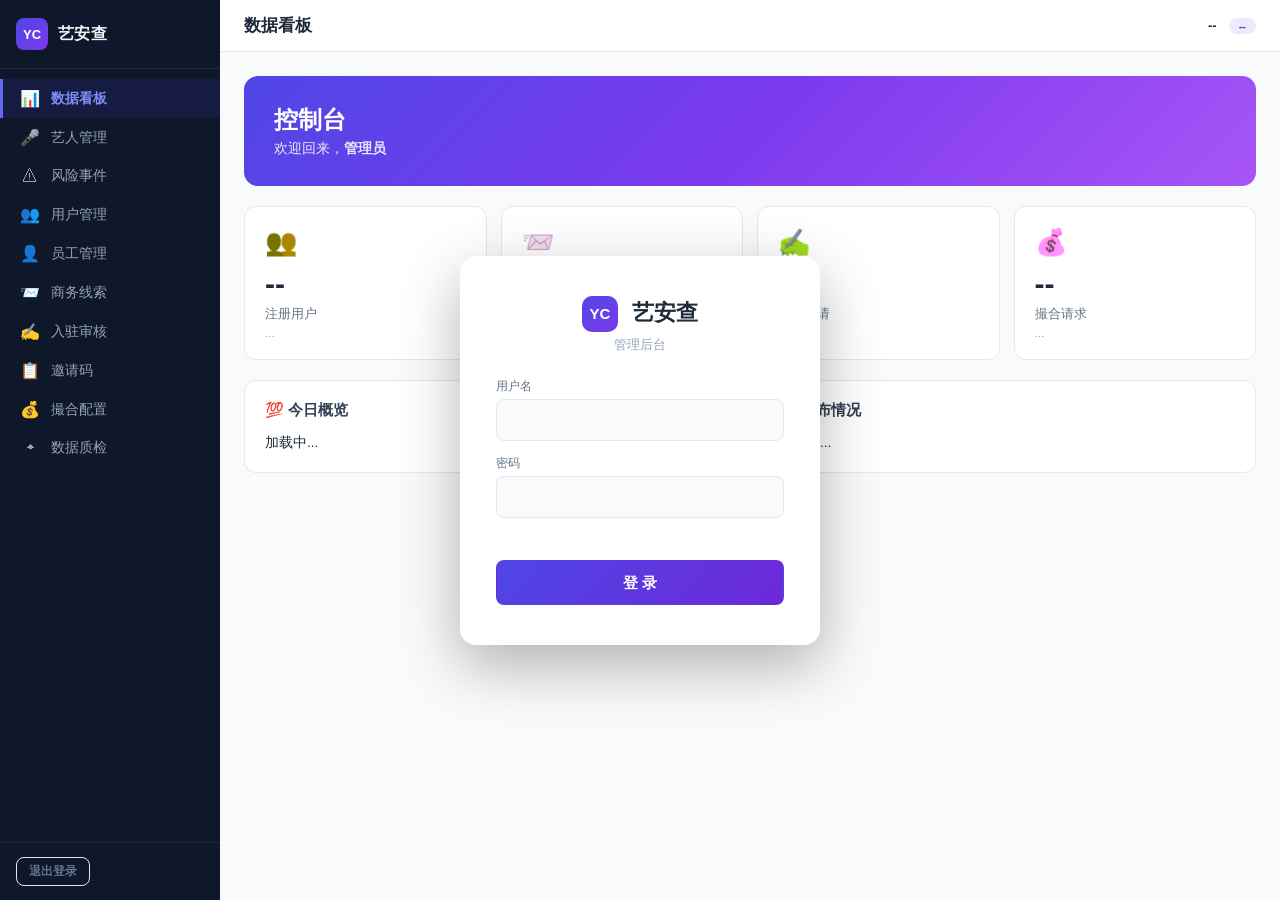
==== commit d18b4a21: "feat: 管理后台新增「数据质检」模块导航与页面容器" ====
--- a/console/index.html
+++ b/console/index.html
@@ -41,6 +41,7 @@
       <a class="nav-item" data-page="intakes"><span class="nav-icon">&#x270D;&#xFE0F;</span> 入驻审核</a>
       <a class="nav-item" data-page="invites"><span class="nav-icon">&#x1F4CB;</span> 邀请码</a>
       <a class="nav-item" data-page="pricing"><span class="nav-icon">&#x1F4B0;</span> 撮合配置</a>
+      <a class="nav-item" data-page="quality"><span class="nav-icon">&#x1F83D;</span> 数据质检</a>
     </nav>
     <div class="sidebar-footer">
       <button class="btn btn-ghost btn-sm" id="logout-btn">退出登录</button>
@@ -87,7 +88,7 @@
       <div id="page-artists" class="page" hidden>
         <div class="toolbar">
           <div class="search-bar"><input type="text" id="artist-search" placeholder="搜索艺人姓名..." /><button class="btn btn-primary btn-sm" id="artist-search-btn">搜索</button></div>
-          <div class="toolbar-right"><select id="artist-level" class="select-sm"><option value="">所有等级</option><option value="S">S级</option><option value="A级">A级</option><option value="B级">B级</option><option value="C级">C级</option></select></div>
+          <div class="toolbar-right"><select id="artist-level" class="select-sm"><option value="">所有等级</option><option value="S">S级</option><option value="A级">A级</option><option value="B级">B级</option><option value="C级">C级</option></select><button class="btn btn-ghost btn-sm" id="export-artists-btn" style="margin-left:8px">⬇ 导出</button></div>
         </div>
         <div class="table-container"><table class="data-table" id="artist-table"><thead><tr><th>ID</th><th>姓名</th><th>等级</th><th>风险分</th><th>经纪公司</th><th>代表作</th><th>操作</th></tr></thead><tbody id="artist-tbody"><tr><td colspan="7" class="loading-row">正在加载艺人数据...</td></tr></tbody></table></div>
         <div class="pagination" id="artist-pagination"></div>
@@ -97,7 +98,7 @@
       <div id="page-events" class="page" hidden>
         <div class="toolbar">
           <div class="search-bar"><input type="text" id="event-search" placeholder="搜索事件..." /><button class="btn btn-primary btn-sm" id="event-search-btn">搜索</button></div>
-          <div class="toolbar-right"><select id="event-level" class="select-sm"><option value="">所有级别</option><option value="S">S级</option><option value="A级">A级</option><option value="B级">B级</option><option value="C级">C级</option></select></div>
+          <div class="toolbar-right"><select id="event-level" class="select-sm"><option value="">所有级别</option><option value="S">S级</option><option value="A级">A级</option><option value="B级">B级</option><option value="C级">C级</option></select><button class="btn btn-ghost btn-sm" id="export-events-btn" style="margin-left:8px">⬇ 导出</button></div>
         </div>
         <div class="table-container"><table class="data-table" id="event-table"><thead><tr><th>ID</th><th>艺人</th><th>事件类型</th><th>风险等级</th><th>日期</th><th>摘要</th><th>操作</th></tr></thead><tbody id="event-tbody"><tr><td colspan="7" class="loading-row">正在加载风险事件...</td></tr></tbody></table></div>
         <div class="pagination" id="event-pagination"></div>
@@ -109,7 +110,7 @@
           <div class="search-bar"><input type="text" id="user-search" placeholder="手机号/昵称/公司..." /><button class="btn btn-primary btn-sm" id="user-search-btn">搜索</button></div>
           <div class="toolbar-right">
             <select id="user-type-filter" class="select-sm"><option value="">全部套餐</option><option value="free">免费版</option><option value="personal">个人版</option><option value="professional">专业版</option><option value="enterprise">企业版</option></select>
-            <select id="user-status-filter" class="select-sm"><option value="">全部状态</option><option value="true">启用</option><option value="false">停用</option></select>
+            <select id="user-status-filter" class="select-sm"><option value="">全部状态</option><option value="true">启用</option><option value="false">停用</option></select><button class="btn btn-ghost btn-sm" id="export-users-btn" style="margin-left:8px">⬇ 导出</button>
           </div>
         </div>
         <div class="table-container"><table class="data-table" id="user-table"><thead><tr><th>ID</th><th>昵称/姓名</th><th>手机号</th><th>公司</th><th>套餐</th><th>认证</th><th>状态</th><th>注册时间</th><th>操作</th></tr></thead><tbody id="user-tbody"><tr><td colspan="9" class="loading-row">正在加载用户数据...</td></tr></tbody></table></div>
@@ -128,7 +129,7 @@
       <div id="page-leads" class="page" hidden>
         <div class="toolbar">
           <div class="search-bar"><input type="text" id="lead-search" placeholder="搜索线索..." /><button class="btn btn-primary btn-sm" id="lead-search-btn">搜索</button></div>
-          <div class="toolbar-right"><select id="lead-status-filter" class="select-sm"><option value="">全部状态</option><option value="pending">待处理</option><option value="contacted">已联系</option><option value="converted">已转化</option><option value="rejected">已拒绝</option></select></div>
+          <div class="toolbar-right"><select id="lead-status-filter" class="select-sm"><option value="">全部状态</option><option value="pending">待处理</option><option value="contacted">已联系</option><option value="converted">已转化</option><option value="rejected">已拒绝</option></select><button class="btn btn-ghost btn-sm" id="export-leads-btn" style="margin-left:8px">⬇ 导出</button></div>
         </div>
         <div class="table-container"><table class="data-table" id="lead-table"><thead><tr><th>ID</th><th>公司/联系人</th><th>联系方式</th><th>需求描述</th><th>状态</th><th>负责人</th><th>创建时间</th><th>操作</th></tr></thead><tbody id="lead-tbody"><tr><td colspan="8" class="loading-row">正在加载商务线索...</td></tr></tbody></table></div>
         <div class="pagination" id="lead-pagination"></div>
@@ -138,7 +139,7 @@
       <div id="page-intakes" class="page" hidden>
         <div class="toolbar">
           <div class="search-bar"><input type="text" id="intake-search" placeholder="搜索入驻申请..." /><button class="btn btn-primary btn-sm" id="intake-search-btn">搜索</button></div>
-          <div class="toolbar-right"><select id="intake-status-filter" class="select-sm"><option value="">全部状态</option><option value="pending_review">待审核</option><option value="approved">已通过</option><option value="rejected">已驳回</option></select></div>
+          <div class="toolbar-right"><select id="intake-status-filter" class="select-sm"><option value="">全部状态</option><option value="pending_review">待审核</option><option value="approved">已通过</option><option value="rejected">已驳回</option></select><button class="btn btn-ghost btn-sm" id="export-intakes-btn" style="margin-left:8px">⬇ 导出</button></div>
         </div>
         <div class="table-container"><table class="data-table" id="intake-table"><thead><tr><th>ID</th><th>艺人名称</th><th>申请人</th><th>类型</th><th>状态</th><th>提交时间</th><th>操作</th></tr></thead><tbody id="intake-tbody"><tr><td colspan="7" class="loading-row">正在加载入驻申请...</td></tr></tbody></table></div>
         <div class="pagination" id="intake-pagination"></div>
@@ -163,6 +164,27 @@
         </div>
         <h4 style="margin:20px 0 10px">撮合请求列表</h4>
         <div class="table-container"><table class="data-table" id="pricing-table"><thead><tr><th>ID</th><th>品牌方</th><th>预算范围</th><th>行业</th><th>状态</th><th>创建时间</th></tr></thead><tbody id="pricing-tbody"><tr><td colspan="6" class="loading-row">正在加载撮合请求...</td></tr></tbody></table></div>
+      </div>
+
+      <!-- ===== QUALITY (数据质检/覆盖度) ===== -->
+      <div id="page-quality" class="page" hidden>
+        <div class="toolbar">
+          <div class="search-bar"><strong style="font-size:15px">&#x1F83D; 数据质检 · 覆盖度看板</strong></div>
+          <div class="toolbar-right"><button class="btn btn-primary btn-sm" id="quality-refresh-btn">&#x21BB; 刷新</button></div>
+        </div>
+        <div class="stat-cards" id="quality-cards"></div>
+        <div class="dash-grid">
+          <div class="dash-panel">
+            <h3>&#x1F4CA; 字段覆盖度（按字段）</h3>
+            <div id="quality-fields" class="info-grid"><p>加载中...</p></div>
+          </div>
+          <div class="dash-panel">
+            <h3>&#x1F4E6; 分热度等级覆盖度</h3>
+            <div id="quality-by-level" class="info-grid"><p>加载中...</p></div>
+          </div>
+        </div>
+        <h4 style="margin:20px 0 10px">&#x26A0; 缺失字段最多艺人 Top 15（待补全）</h4>
+        <div class="table-container"><table class="data-table" id="quality-table"><thead><tr><th>ID</th><th>姓名</th><th>等级</th><th>缺失字段数</th><th>操作</th></tr></thead><tbody id="quality-tbody"><tr><td colspan="5" class="loading-row">正在加载...</td></tr></tbody></table></div>
       </div>
 
     </section><!-- /#content -->
--- a/console/styles.css
+++ b/console/styles.css
@@ -221,6 +221,20 @@
 .badge-red { background:#fee2e2;color:#dc2626; }
 .badge-purple { background:#ede9fe;color:#7c3aed; }
 .badge-grey { background:#f1f5f9;color:#94a3b8; }
+.badge-gold { background:#fef3c7;color:#b45309; font-weight: 600; }
+.badge-yellow { background:#fef9c3;color:#a16207; }
+
+/* ===== ACTION BUTTONS ===== */
+.btn-xs { padding: 3px 10px; font-size: 12px; border-radius: 6px; }
+.select-xs {
+  padding: 3px 6px; font-size: 12px; border: 1.5px solid #e2e8f0;
+  border-radius: 6px; background: #fff; color: #334155; outline: none; cursor: pointer;
+}
+.select-xs:focus { border-color: #4f46e5; }
+
+/* ===== CLICKABLE STAT CARDS ===== */
+.stat-card { cursor: pointer; }
+.stat-card:hover { box-shadow: 0 4px 16px rgba(79,70,229,.15); transform: translateY(-2px); transition: all .15s; }
 
 .status-pending, .status-pending_review { background:#fef3c7;color:#92400e; }
 .status-contacted { background:#dbeafe;color:#2563eb; }
